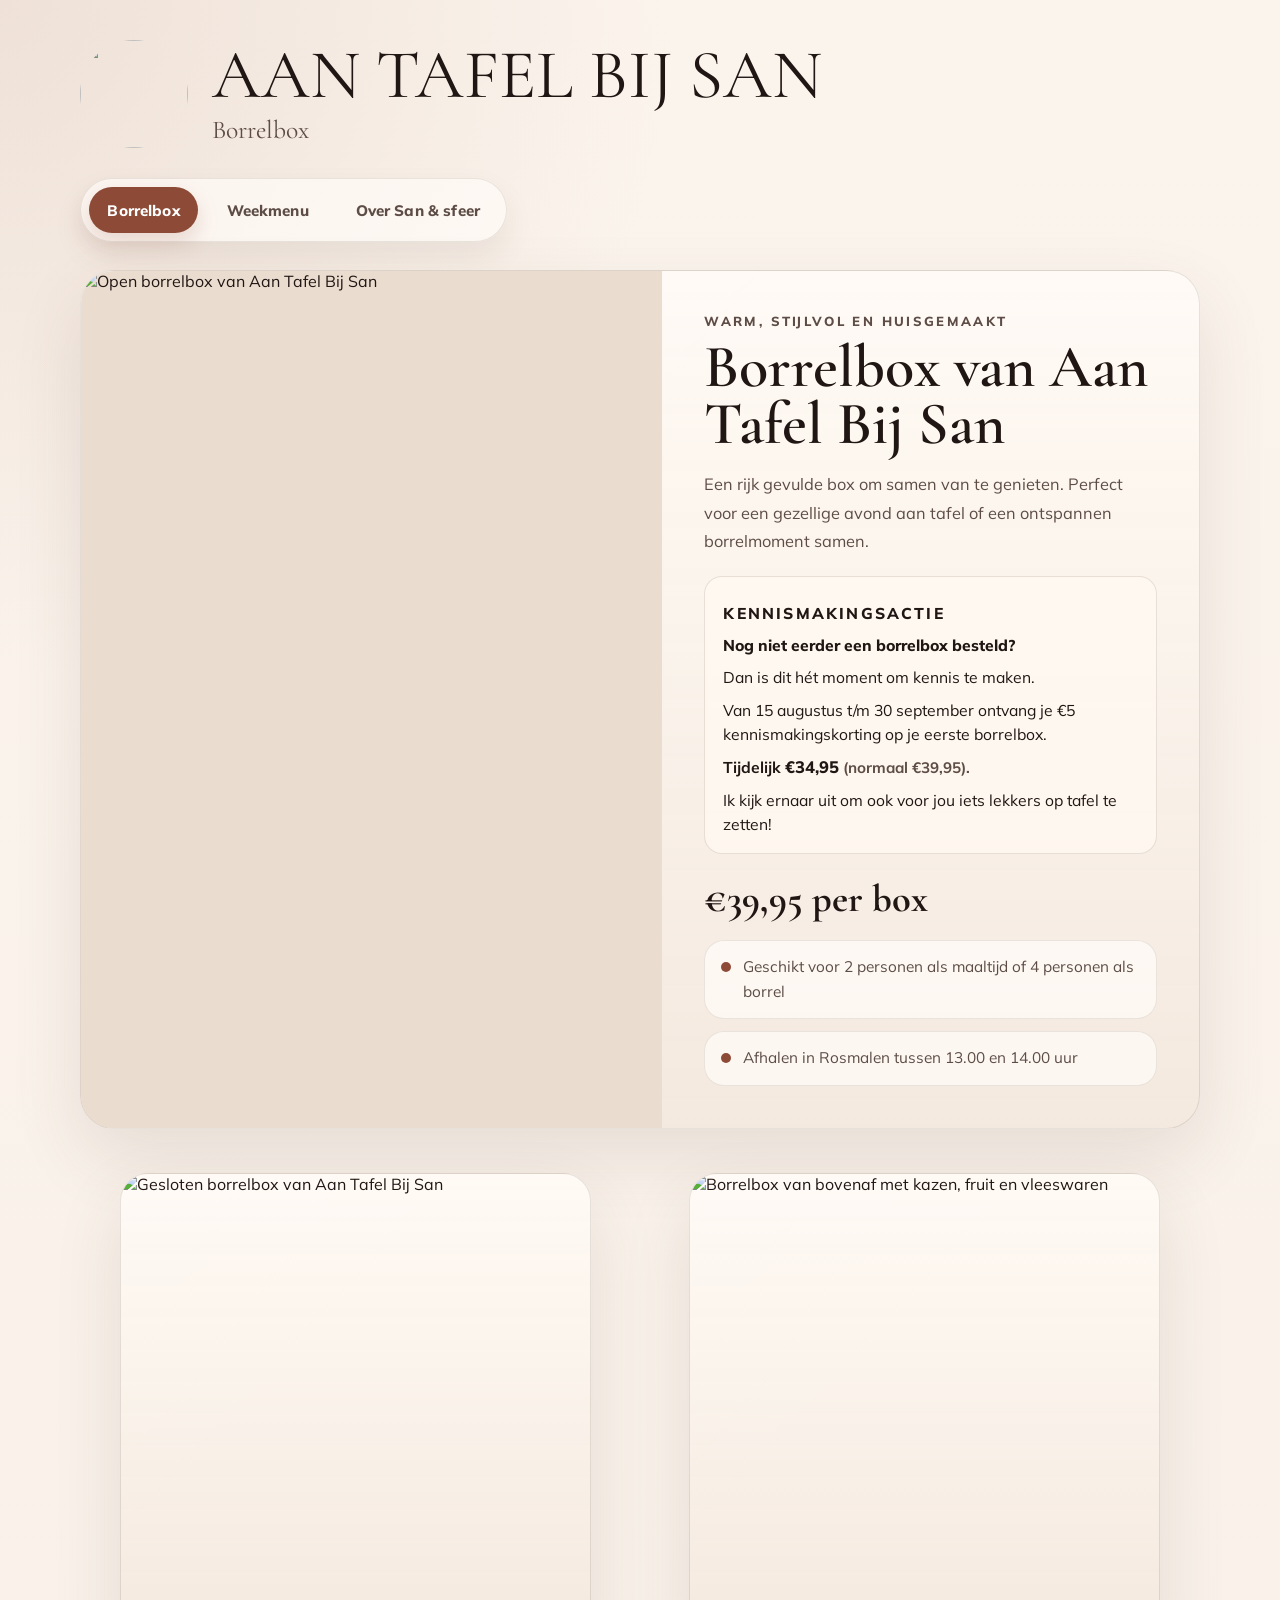
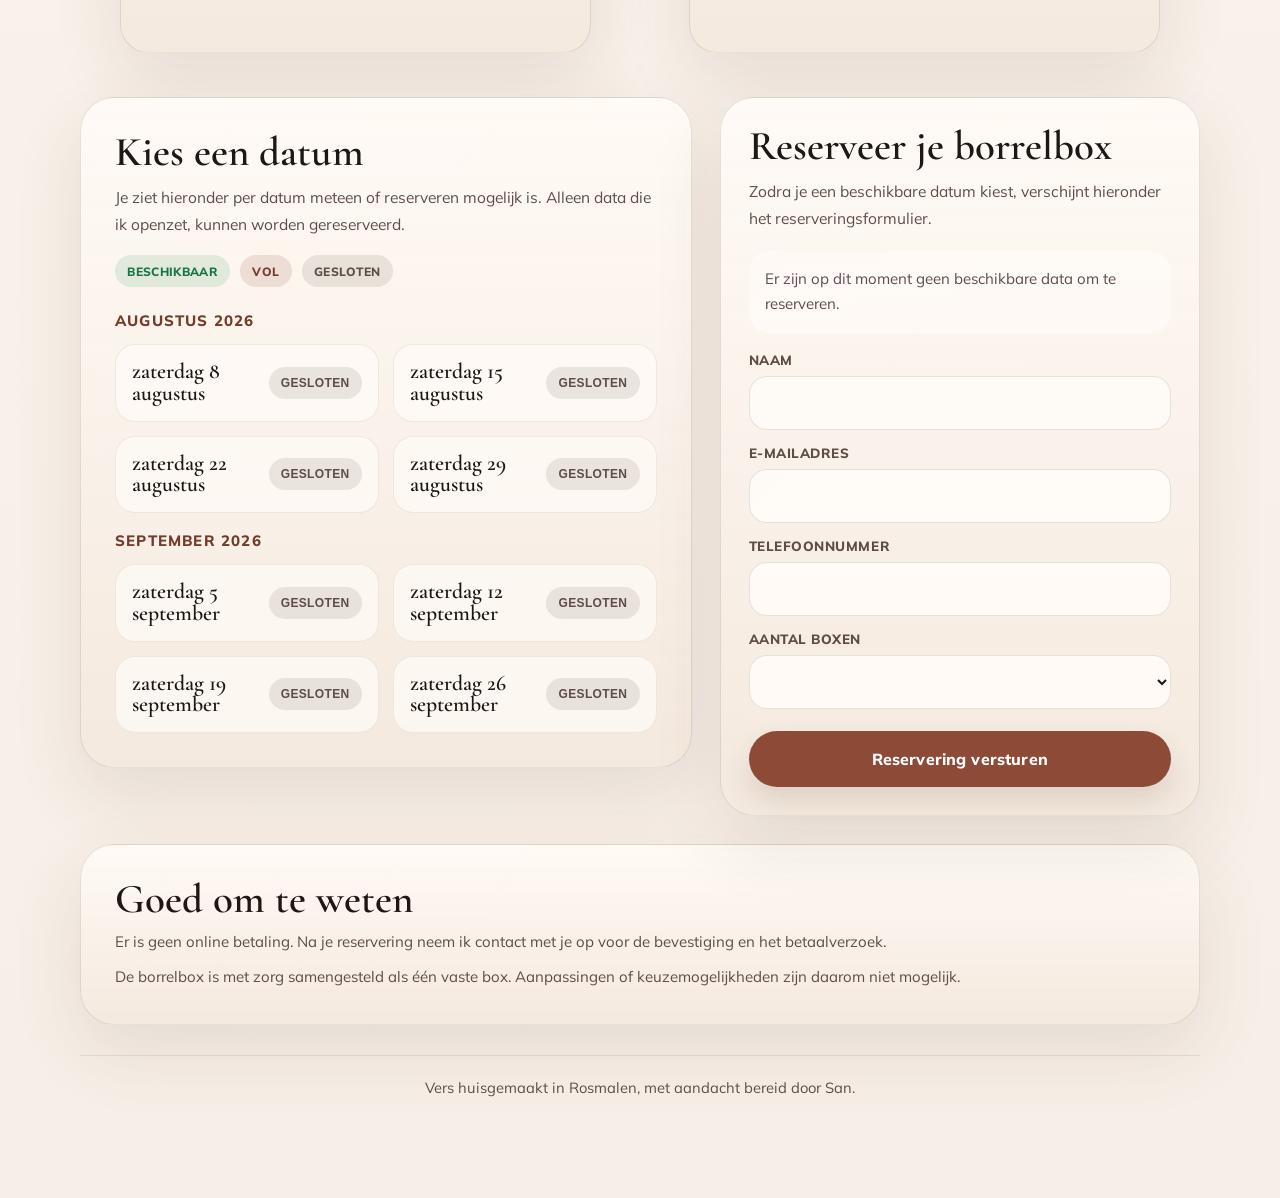
==== borrelbox.html @ 5b6b00ec "Make borrelbox the homepage" ====
<!doctype html>
<html lang="nl">
  <head>
    <meta charset="UTF-8" />
    <meta name="viewport" content="width=device-width, initial-scale=1.0" />
    <title>Borrelbox in Rosmalen | Aan Tafel Bij San</title>
    <meta
      name="description"
      content="Reserveer een warme en stijlvolle borrelbox van Aan Tafel Bij San in Rosmalen."
    />
    <link rel="preconnect" href="https://fonts.googleapis.com" />
    <link rel="preconnect" href="https://fonts.gstatic.com" crossorigin />
    <link
      href="https://fonts.googleapis.com/css2?family=Cormorant+Garamond:wght@400;500;600;700&family=Mulish:wght@400;600;700;800&display=swap"
      rel="stylesheet"
    />
    <link rel="stylesheet" href="styles.css?v=20260617-borrelbox" />
    <style>
      .page {
        padding: 40px 0 84px;
      }

      .brand-header {
        margin-bottom: 30px;
      }

      .top-nav {
        display: flex;
        justify-content: flex-start;
        margin: 0 0 28px;
      }

      .top-tabs {
        display: inline-flex;
        flex-wrap: wrap;
        gap: 10px;
        padding: 8px;
        border: 1px solid rgba(63, 42, 34, 0.1);
        border-radius: 999px;
        background: rgba(255, 251, 247, 0.72);
        box-shadow: 0 14px 30px rgba(79, 54, 42, 0.08);
      }

      .top-tab {
        display: inline-flex;
        align-items: center;
        justify-content: center;
        min-height: 46px;
        padding: 0.78rem 1.15rem;
        border-radius: 999px;
        color: var(--muted);
        text-decoration: none;
        font-size: 0.95rem;
        font-weight: 800;
        letter-spacing: 0.01em;
        transition:
          transform 160ms ease,
          background 160ms ease,
          color 160ms ease;
      }

      .top-tab:hover,
      .top-tab:focus-visible {
        transform: translateY(-2px);
        color: var(--ink);
      }

      .top-tab.is-active {
        background: var(--instagram);
        color: #fff;
        box-shadow: 0 10px 22px rgba(141, 74, 54, 0.18);
      }

      .borrel-layout {
        display: grid;
        gap: 28px;
      }

      .borrel-hero,
      .availability-card,
      .reservation-card,
      .borrel-note {
        border: 1px solid var(--line);
        border-radius: 34px;
        box-shadow: var(--shadow);
        background:
          linear-gradient(180deg, rgba(255, 250, 245, 0.96), rgba(243, 232, 221, 0.9)),
          linear-gradient(135deg, rgba(255, 255, 255, 0.35), transparent 40%);
      }

      .borrel-hero {
        display: grid;
        grid-template-columns: minmax(0, 1.04fr) minmax(320px, 0.96fr);
        overflow: hidden;
      }

      .borrel-photo {
        min-height: 100%;
        max-height: 420px;
        background: #eadccf;
      }

      .borrel-photo img {
        display: block;
        width: 100%;
        height: 100%;
        object-fit: cover;
      }

      .borrel-copy {
        padding: clamp(28px, 4vw, 42px);
      }

      .kicker {
        margin: 0;
        color: var(--muted);
        font-size: 0.82rem;
        font-weight: 800;
        letter-spacing: 0.18em;
        text-transform: uppercase;
      }

      .borrel-title {
        margin: 10px 0 0;
        font-family: "Cormorant Garamond", serif;
        font-size: clamp(2.6rem, 4.7vw, 4rem);
        line-height: 0.94;
        font-weight: 600;
      }

      .borrel-intro {
        margin: 18px 0 0;
        color: var(--muted);
        font-size: 1.02rem;
        line-height: 1.75;
      }

      .borrel-promo {
        margin: 20px 0 0;
        padding: 16px 18px;
        border: 1px solid rgba(93, 73, 62, 0.14);
        border-radius: 18px;
        background: rgba(255, 249, 241, 0.78);
        box-shadow: none;
        font-family: "Mulish", sans-serif;
      }

      .borrel-promo[hidden] {
        display: none;
      }

      .promo-kicker {
        margin: 0 0 8px;
        color: var(--accent);
        font-family: "Mulish", sans-serif;
        font-size: 0.76rem;
        font-weight: 800;
        letter-spacing: 0.14em;
        text-transform: uppercase;
      }

      .borrel-promo p {
        margin: 8px 0 0;
        color: var(--ink);
        font-family: "Mulish", sans-serif;
        font-size: 0.98rem;
        line-height: 1.55;
      }

      .borrel-promo strong {
        font-weight: 800;
      }

      .promo-price {
        display: block;
        margin-top: 10px;
        color: var(--ink);
        font-family: "Mulish", sans-serif;
        font-size: 0.98rem;
        font-weight: 700;
        line-height: 1.55;
      }

      .promo-price strong {
        color: var(--accent);
        font-family: "Mulish", sans-serif;
        font-size: 1.04rem;
        font-weight: 800;
        letter-spacing: 0;
      }

      .promo-price span {
        color: var(--muted);
        font-family: "Mulish", sans-serif;
        font-size: 0.95rem;
      }

      .borrel-price {
        margin: 26px 0 0;
        font-family: "Cormorant Garamond", serif;
        font-size: clamp(2rem, 3vw, 2.8rem);
        line-height: 1;
        font-weight: 700;
      }

      .borrel-facts {
        display: grid;
        gap: 12px;
        margin: 22px 0 0;
      }

      .fact-chip {
        display: flex;
        align-items: flex-start;
        gap: 12px;
        padding: 14px 16px;
        border: 1px solid rgba(63, 42, 34, 0.1);
        border-radius: 20px;
        background: rgba(255, 251, 247, 0.76);
      }

      .fact-dot {
        width: 10px;
        height: 10px;
        margin-top: 0.45rem;
        border-radius: 50%;
        background: var(--instagram);
        flex: 0 0 auto;
      }

      .fact-text {
        color: var(--muted);
        font-size: 0.96rem;
        line-height: 1.6;
      }

      .borrel-grid {
        display: grid;
        grid-template-columns: minmax(0, 1.12fr) minmax(320px, 0.88fr);
        gap: 28px;
        align-items: start;
      }

      .borrel-gallery {
        display: grid;
        grid-template-columns: repeat(2, minmax(0, 1fr));
        gap: 18px;
      }

      .gallery-card {
        overflow: hidden;
        border: 1px solid var(--line);
        border-radius: 28px;
        box-shadow: var(--shadow);
        background:
          linear-gradient(180deg, rgba(255, 250, 245, 0.96), rgba(243, 232, 221, 0.9)),
          linear-gradient(135deg, rgba(255, 255, 255, 0.35), transparent 40%);
      }

      .gallery-card img {
        display: block;
        width: 100%;
        aspect-ratio: 1 / 0.82;
        object-fit: cover;
      }

      .gallery-card.is-featured img {
        aspect-ratio: 1 / 1.02;
      }

      .gallery-card.is-packaging img {
        object-fit: cover;
        object-position: center 42%;
      }

      .gallery-copy {
        padding: 16px 18px 18px;
      }

      .gallery-copy p {
        margin: 0;
        color: var(--muted);
        font-size: 0.92rem;
        line-height: 1.6;
      }

      .availability-card,
      .reservation-card,
      .borrel-note {
        padding: clamp(24px, 3.4vw, 34px);
      }

      .section-title {
        margin: 0;
        font-family: "Cormorant Garamond", serif;
        font-size: clamp(2rem, 3.2vw, 2.7rem);
        line-height: 0.98;
        font-weight: 600;
      }

      .section-copy {
        margin: 12px 0 0;
        color: var(--muted);
        font-size: 0.97rem;
        line-height: 1.7;
      }

      .status-legend {
        display: flex;
        flex-wrap: wrap;
        gap: 10px;
        margin-top: 18px;
      }

      .legend-chip,
      .status-chip {
        display: inline-flex;
        align-items: center;
        justify-content: center;
        min-height: 32px;
        padding: 0.42rem 0.76rem;
        border-radius: 999px;
        font-size: 0.75rem;
        font-weight: 800;
        letter-spacing: 0.03em;
        text-transform: uppercase;
      }

      .status-available {
        background: rgba(31, 143, 83, 0.12);
        color: var(--whatsapp-dark);
      }

      .status-full {
        background: rgba(141, 74, 54, 0.14);
        color: var(--instagram-dark);
      }

      .status-closed {
        background: rgba(93, 77, 70, 0.12);
        color: var(--muted);
      }

      .month-groups {
        display: grid;
        gap: 18px;
        margin-top: 24px;
      }

      .month-group {
        display: grid;
        gap: 14px;
      }

      .month-label {
        margin: 0;
        color: var(--instagram-dark);
        font-size: 0.94rem;
        font-weight: 800;
        letter-spacing: 0.08em;
        text-transform: uppercase;
      }

      .date-grid {
        display: grid;
        grid-template-columns: repeat(2, minmax(0, 1fr));
        gap: 14px;
      }

      .date-button {
        width: 100%;
        padding: 16px;
        border: 1px solid rgba(63, 42, 34, 0.08);
        border-radius: 20px;
        background: rgba(255, 251, 247, 0.72);
        color: var(--ink);
        text-align: left;
        cursor: pointer;
        transition:
          transform 160ms ease,
          border-color 160ms ease,
          box-shadow 160ms ease,
          background 160ms ease;
      }

      .date-button:hover,
      .date-button:focus-visible {
        transform: translateY(-2px);
        border-color: rgba(141, 74, 54, 0.16);
        background: rgba(255, 251, 247, 0.84);
        box-shadow: 0 12px 24px rgba(79, 54, 42, 0.06);
      }

      .date-button.is-selected {
        border-color: rgba(141, 74, 54, 0.22);
        background: rgba(255, 251, 247, 0.92);
        box-shadow: 0 14px 26px rgba(79, 54, 42, 0.07);
      }

      .date-button[disabled] {
        cursor: default;
        opacity: 0.92;
      }

      .date-topline {
        display: flex;
        align-items: center;
        justify-content: space-between;
        gap: 12px;
      }

      .date-label {
        font-family: "Cormorant Garamond", serif;
        font-size: 1.36rem;
        font-weight: 600;
        line-height: 1;
      }

      .date-subline {
        margin: 12px 0 0;
        color: var(--muted);
        font-size: 0.84rem;
        font-weight: 800;
        letter-spacing: 0.04em;
        line-height: 1.35;
        text-transform: uppercase;
      }

      .reservation-card {
        position: sticky;
        top: 28px;
        padding: clamp(20px, 3vw, 28px);
      }

      .reservation-placeholder,
      .reservation-info,
      .reservation-confirmation {
        margin-top: 20px;
        padding: 16px;
        border-radius: 20px;
        background: rgba(255, 251, 247, 0.72);
        color: var(--muted);
        font-size: 0.94rem;
        line-height: 1.65;
      }

      .reservation-info,
      .reservation-confirmation {
        border: 1px solid rgba(63, 42, 34, 0.1);
      }

      .reservation-confirmation {
        color: var(--whatsapp-dark);
        background: rgba(31, 143, 83, 0.08);
        border-color: rgba(31, 143, 83, 0.14);
        font-weight: 700;
      }

      .reservation-form {
        display: grid;
        gap: 14px;
        margin-top: 18px;
      }

      .form-row {
        display: grid;
        gap: 8px;
      }

      .form-label {
        color: var(--muted);
        font-size: 0.84rem;
        font-weight: 800;
        letter-spacing: 0.04em;
        text-transform: uppercase;
      }

      .form-input,
      .form-select {
        width: 100%;
        min-height: 54px;
        padding: 0.92rem 1rem;
        border: 1px solid rgba(63, 42, 34, 0.12);
        border-radius: 18px;
        background: rgba(255, 251, 247, 0.95);
        color: var(--ink);
        font: inherit;
      }

      .form-input:focus,
      .form-select:focus {
        outline: 2px solid rgba(141, 74, 54, 0.22);
        outline-offset: 2px;
      }

      .form-help {
        margin: -4px 0 0;
        color: var(--muted);
        font-size: 0.84rem;
        line-height: 1.5;
      }

      .reserve-button {
        display: inline-flex;
        align-items: center;
        justify-content: center;
        width: 100%;
        min-height: 56px;
        padding: 0.95rem 1.4rem;
        border: 0;
        border-radius: 999px;
        background: var(--instagram);
        color: #fff;
        font: inherit;
        font-weight: 800;
        letter-spacing: 0.01em;
        cursor: pointer;
        box-shadow: 0 14px 28px rgba(79, 54, 42, 0.14);
        transition:
          transform 160ms ease,
          background 160ms ease;
      }

      .reserve-button:hover,
      .reserve-button:focus-visible {
        transform: translateY(-2px);
        background: var(--instagram-dark);
      }

      .borrel-note {
        display: grid;
        gap: 10px;
      }

      .borrel-note p {
        margin: 0;
        color: var(--muted);
        font-size: 0.94rem;
        line-height: 1.7;
      }

      .page-footer {
        margin-top: 30px;
        padding: 20px 8px 0;
        border-top: 1px solid rgba(63, 42, 34, 0.1);
        color: var(--muted);
        font-size: 0.92rem;
        line-height: 1.6;
        text-align: center;
      }

      @media (max-width: 960px) {
        .borrel-hero,
        .borrel-grid,
        .borrel-gallery {
          grid-template-columns: 1fr;
        }

        .reservation-card {
          position: static;
        }
      }

      @media (max-width: 640px) {
        .page {
          padding-top: 28px;
          padding-bottom: 52px;
        }

        .date-grid {
          grid-template-columns: 1fr;
        }
      }
    </style>
    <script async src="https://www.googletagmanager.com/gtag/js?id=G-EJPSFYHC73"></script>
    <script>
      window.dataLayer = window.dataLayer || [];
      function gtag() {
        dataLayer.push(arguments);
      }
      gtag("js", new Date());
      gtag("config", "G-EJPSFYHC73");
    </script>
  </head>
  <body>
    <main class="page">
      <header class="brand-header">
        <div class="brand-seal" aria-hidden="true">
          <img src="brand-seal.png" alt="" />
        </div>
        <div class="brand-copy">
          <h1>Aan Tafel Bij San</h1>
          <p class="subtitle">Borrelbox</p>
        </div>
      </header>

      <div class="top-nav" aria-label="Navigatie">
        <nav class="top-tabs">
          <a class="top-tab is-active" href="index.html">Borrelbox</a>
          <a class="top-tab" href="weekmenu.html">Weekmenu</a>
          <a class="top-tab" href="over-san.html">Over San &amp; sfeer</a>
        </nav>
      </div>

      <section class="borrel-layout">
        <section class="borrel-hero" aria-labelledby="borrelboxTitle">
          <div class="borrel-photo">
            <img src="borrelbox-hero-new.png" alt="Open borrelbox van Aan Tafel Bij San" />
          </div>

          <div class="borrel-copy">
            <p class="kicker">Warm, stijlvol en huisgemaakt</p>
            <h2 class="borrel-title" id="borrelboxTitle">Borrelbox van Aan Tafel Bij San</h2>
            <p class="borrel-intro">
              Een rijk gevulde box om samen van te genieten. Perfect voor een gezellige
              avond aan tafel of een ontspannen borrelmoment samen.
            </p>
            <div
              class="borrel-promo"
              id="borrelPromo"
              data-show-from="2026-08-09"
              hidden
            >
              <p class="promo-kicker">Kennismakingsactie</p>
              <p><strong>Nog niet eerder een borrelbox besteld?</strong></p>
              <p>Dan is dit hét moment om kennis te maken.</p>
              <p>
                Van 15 augustus t/m 30 september ontvang je €5 kennismakingskorting
                op je eerste borrelbox.
              </p>
              <p class="promo-price">
                Tijdelijk <strong>€34,95</strong> <span>(normaal €39,95).</span>
              </p>
              <p>Ik kijk ernaar uit om ook voor jou iets lekkers op tafel te zetten!</p>
            </div>
            <p class="borrel-price">€39,95 per box</p>

            <div class="borrel-facts">
              <div class="fact-chip">
                <span class="fact-dot" aria-hidden="true"></span>
                <div class="fact-text">Geschikt voor 2 personen als maaltijd of 4 personen als borrel</div>
              </div>
              <div class="fact-chip">
                <span class="fact-dot" aria-hidden="true"></span>
                <div class="fact-text">Afhalen in Rosmalen tussen 13.00 en 14.00 uur</div>
              </div>
            </div>
          </div>
        </section>

        <section class="borrel-gallery" aria-label="Borrelbox sfeerfoto's">
          <figure class="gallery-card is-packaging">
            <img src="borrelbox-verpakking.jpeg" alt="Gesloten borrelbox van Aan Tafel Bij San" />
          </figure>

          <figure class="gallery-card is-featured">
            <img src="borrelbox-right-new.png" alt="Borrelbox van bovenaf met kazen, fruit en vleeswaren" />
          </figure>
        </section>

        <section class="borrel-grid">
          <section class="availability-card" aria-labelledby="availabilityTitle">
            <h3 class="section-title" id="availabilityTitle">Kies een datum</h3>
            <p class="section-copy">
              Je ziet hieronder per datum meteen of reserveren mogelijk is.
              Alleen data die ik openzet, kunnen worden gereserveerd.
            </p>

            <div class="status-legend" aria-label="Legenda">
              <span class="legend-chip status-available">Beschikbaar</span>
              <span class="legend-chip status-full">Vol</span>
              <span class="legend-chip status-closed">Gesloten</span>
            </div>

            <div class="month-groups" id="monthGroups"></div>
          </section>

          <aside class="reservation-card" aria-labelledby="reservationTitle">
            <h3 class="section-title" id="reservationTitle">Reserveer je borrelbox</h3>
            <p class="section-copy">
              Zodra je een beschikbare datum kiest, verschijnt hieronder het reserveringsformulier.
            </p>

            <div class="reservation-placeholder" id="reservationPlaceholder">
              Selecteer eerst een beschikbare datum.
            </div>

            <div class="reservation-info" id="reservationInfo" hidden></div>

            <form class="reservation-form" id="reservationForm" hidden>
              <input type="hidden" name="_subject" value="Nieuwe reservering borrelbox" />
              <input type="hidden" name="_captcha" value="false" />
              <input type="text" name="_honey" tabindex="-1" autocomplete="off" hidden />

              <div class="form-row">
                <label class="form-label" for="reservationName">Naam</label>
                <input class="form-input" id="reservationName" name="name" type="text" required />
              </div>

              <div class="form-row">
                <label class="form-label" for="reservationEmail">E-mailadres</label>
                <input class="form-input" id="reservationEmail" name="email" type="email" required />
              </div>

              <div class="form-row">
                <label class="form-label" for="reservationPhone">Telefoonnummer</label>
                <input class="form-input" id="reservationPhone" name="phone" type="tel" required />
              </div>

              <div class="form-row">
                <label class="form-label" for="reservationQuantity">Aantal boxen</label>
                <select class="form-select" id="reservationQuantity" name="quantity" required></select>
                <p class="form-help" id="quantityHelp"></p>
              </div>

              <button class="reserve-button" id="reservationSubmit" type="submit">Reservering versturen</button>
            </form>

            <div class="reservation-confirmation" id="reservationConfirmation" hidden>
              Bedankt voor je reservering. Ik neem contact met je op voor de bevestiging en het betaalverzoek.
            </div>
          </aside>
        </section>

        <section class="borrel-note" aria-labelledby="borrelNoteTitle">
          <h3 class="section-title" id="borrelNoteTitle">Goed om te weten</h3>
          <p>Er is geen online betaling. Na je reservering neem ik contact met je op voor de bevestiging en het betaalverzoek.</p>
          <p>De borrelbox is met zorg samengesteld als één vaste box. Aanpassingen of keuzemogelijkheden zijn daarom niet mogelijk.</p>
        </section>
      </section>

      <p class="page-footer">Vers huisgemaakt in Rosmalen, met aandacht bereid door San.</p>
    </main>

    <script src="borrelbox.js?v=20260825-closed-0829"></script>
  </body>
</html>
---- styles.css ----
:root {
  --bg: #f7efe7;
  --paper: rgba(255, 250, 245, 0.78);
  --paper-strong: #f2e4d8;
  --ink: #201613;
  --muted: #5d4d46;
  --line: rgba(63, 42, 34, 0.12);
  --shadow: 0 28px 70px rgba(79, 54, 42, 0.11);
  --whatsapp: #1f8f53;
  --whatsapp-dark: #187444;
  --instagram: #8d4a36;
  --instagram-dark: #743b2b;
}

* {
  box-sizing: border-box;
}

body {
  margin: 0;
  min-height: 100vh;
  background:
    radial-gradient(circle at top left, rgba(207, 176, 158, 0.28), transparent 22%),
    linear-gradient(180deg, #fbf4ed 0%, #f7efe7 100%);
  color: var(--ink);
  font-family: "Mulish", sans-serif;
}

.page {
  width: min(1120px, calc(100% - 32px));
  margin: 0 auto;
  padding: 28px 0 56px;
}

.brand-header,
.hero-layout {
  display: grid;
  gap: 24px;
}

.brand-header {
  grid-template-columns: 108px minmax(0, 1fr);
  align-items: center;
  gap: 24px;
  margin-bottom: 40px;
}

.brand-seal {
  width: 108px;
  height: 108px;
  border-radius: 50%;
  overflow: hidden;
}

.brand-seal img {
  width: 100%;
  height: 100%;
  object-fit: cover;
  display: block;
}

.brand-copy {
  min-width: 0;
}

h1,
.subtitle,
.week-line,
.price,
.payment-note {
  font-family: "Cormorant Garamond", serif;
}

h1 {
  margin: 0;
  font-size: clamp(2.8rem, 5.4vw, 4.6rem);
  line-height: 0.9;
  font-weight: 400;
  text-transform: uppercase;
}

.subtitle {
  margin: 10px 0 0;
  font-size: clamp(1.25rem, 2vw, 1.8rem);
  line-height: 1.08;
  color: var(--muted);
}

.preview-note {
  display: none;
  align-items: center;
  margin: 14px 0 0;
  padding: 0.45rem 0.8rem;
  border-radius: 999px;
  background: rgba(141, 74, 54, 0.08);
  color: var(--instagram-dark);
  font-size: 0.82rem;
  font-weight: 700;
  letter-spacing: 0.02em;
}

.preview-note.is-visible {
  display: inline-flex;
}

.hero-layout {
  grid-template-columns: minmax(0, 1.15fr) minmax(280px, 0.85fr);
  align-items: start;
  gap: 28px;
}

.menu-card,
.order-card {
  border: 1px solid var(--line);
  box-shadow: var(--shadow);
}

.menu-card {
  padding: clamp(34px, 5vw, 54px);
  border-radius: 34px;
  background:
    linear-gradient(180deg, rgba(255, 250, 245, 0.96), rgba(243, 232, 221, 0.9)),
    linear-gradient(135deg, rgba(255, 255, 255, 0.35), transparent 40%);
  text-align: center;
}

.week-line {
  margin: 0;
  font-size: clamp(1.7rem, 3vw, 2.3rem);
  line-height: 1;
  color: var(--muted);
  letter-spacing: 0.01em;
  text-wrap: balance;
}

.local-note {
  margin: 16px 0 0;
  color: var(--muted);
  font-size: 0.95rem;
  letter-spacing: 0.04em;
  text-transform: uppercase;
}

.tagline {
  margin: 30px 0 0;
  font-size: clamp(1.35rem, 2vw, 1.62rem);
  font-style: italic;
  font-weight: 800;
  text-wrap: balance;
}

.menu-sentence {
  margin: 62px auto 0;
  max-width: 38ch;
  font-family: "Mulish", sans-serif;
  font-size: clamp(1.14rem, 1.45vw, 1.38rem);
  font-weight: 400;
  line-height: 1.5;
  color: var(--muted);
  text-wrap: balance;
  hyphens: auto;
}

.menu-sentence span {
  display: block;
}

#menuDishTitle {
  max-width: 100%;
  margin: 0 auto;
  color: var(--muted);
  font-weight: 400;
  line-height: inherit;
}

#menuDishDescription {
  max-width: 100%;
  margin: 0.35rem auto 0;
  font-size: inherit;
  line-height: inherit;
}

.invitation {
  margin: 38px 0 0;
  font-size: clamp(1.4rem, 2.1vw, 1.7rem);
  font-style: italic;
  font-weight: 800;
  text-wrap: balance;
}

.order-card {
  padding: 32px;
  border-radius: 30px;
  background: linear-gradient(180deg, rgba(255, 251, 247, 0.92), rgba(247, 239, 231, 0.82));
  backdrop-filter: blur(10px);
}

.order-label {
  margin: 0 0 10px;
  text-transform: uppercase;
  letter-spacing: 0.18em;
  font-size: 0.78rem;
  font-weight: 800;
  color: var(--muted);
}

.price {
  margin: 0;
  font-size: clamp(1.9rem, 2.5vw, 2.5rem);
  line-height: 1;
  font-weight: 700;
  text-wrap: balance;
}

.payment-note {
  margin: 4px 0 0;
  font-size: clamp(1.3rem, 1.8vw, 1.65rem);
  line-height: 1.08;
  font-style: italic;
  text-wrap: balance;
}

.details-list {
  margin: 24px 0 0;
  padding-left: 1.2rem;
  color: var(--muted);
  font-size: 0.96rem;
  line-height: 1.7;
}

.details-list li {
  margin: 8px 0;
}

.action-group {
  margin-top: 26px;
}

.whatsapp-button {
  display: inline-flex;
  align-items: center;
  justify-content: center;
  width: 100%;
  min-height: 56px;
  padding: 0.95rem 1.4rem;
  border-radius: 999px;
  background: var(--whatsapp);
  color: #fff;
  text-decoration: none;
  font-weight: 800;
  letter-spacing: 0.01em;
  box-shadow: 0 14px 32px rgba(31, 143, 83, 0.18);
  transition:
    transform 160ms ease,
    background 160ms ease;
}

.whatsapp-button:hover,
.whatsapp-button:focus-visible {
  transform: translateY(-2px);
  background: var(--whatsapp-dark);
}

.trust-note {
  margin: 12px 0 0;
  color: var(--muted);
  font-size: 0.92rem;
  line-height: 1.55;
  text-align: center;
}


.social-block {
  width: 100%;
  margin-top: 22px;
  padding: 18px 20px 20px;
  border: 1px solid rgba(141, 74, 54, 0.1);
  border-radius: 22px;
  background:
    linear-gradient(180deg, rgba(255, 251, 247, 0.96), rgba(245, 235, 227, 0.88)),
    linear-gradient(135deg, rgba(255, 255, 255, 0.35), transparent 55%);
  box-shadow: inset 0 1px 0 rgba(255, 255, 255, 0.55);
  display: flex;
  flex-direction: column;
  align-items: center;
  gap: 10px;
  text-align: center;
}

.social-label {
  margin: 0;
  color: var(--muted);
  font-size: 0.95rem;
  font-weight: 700;
  line-height: 1.4;
}

.social-note {
  margin: 0;
  max-width: 28ch;
  color: var(--muted);
  font-size: 0.92rem;
  line-height: 1.5;
}

.instagram-link {
  display: inline-flex;
  align-items: center;
  justify-content: center;
  width: 52px;
  height: 52px;
  min-height: 52px;
  padding: 0;
  border: 1px solid rgba(178, 83, 110, 0.14);
  border-radius: 50%;
  background: linear-gradient(180deg, rgba(255, 251, 247, 0.98), rgba(249, 239, 233, 0.96));
  color: var(--instagram);
  text-decoration: none;
  box-shadow: 0 10px 20px rgba(141, 74, 54, 0.08);
  transition:
    transform 160ms ease,
    border-color 160ms ease,
    color 160ms ease,
    box-shadow 160ms ease,
    background 160ms ease;
}

.instagram-link svg {
  width: 23px;
  height: 23px;
  fill: currentColor;
}

.instagram-link:hover,
.instagram-link:focus-visible {
  transform: translateY(-2px);
  border-color: rgba(178, 83, 110, 0.28);
  color: var(--instagram-dark);
  background: linear-gradient(180deg, rgba(255, 247, 245, 1), rgba(247, 234, 227, 0.98));
  box-shadow: 0 14px 24px rgba(141, 74, 54, 0.12);
}

code {
  font-family: ui-monospace, SFMono-Regular, Menlo, monospace;
}

@media (max-width: 860px) {
  .brand-header,
  .hero-layout {
    grid-template-columns: 1fr;
  }

  .brand-header {
    justify-items: center;
    text-align: center;
    gap: 18px;
  }

  .preview-note {
    justify-content: center;
  }

  h1 {
    font-size: clamp(2.4rem, 9vw, 4rem);
  }
}

@media (max-width: 640px) {
  .page {
    width: min(100% - 20px, 1120px);
    padding-top: 18px;
  }

  .menu-card,
  .order-card {
    border-radius: 24px;
  }

  .menu-card {
    padding: 26px 20px;
  }

  .menu-sentence {
    margin-top: 44px;
  }
}
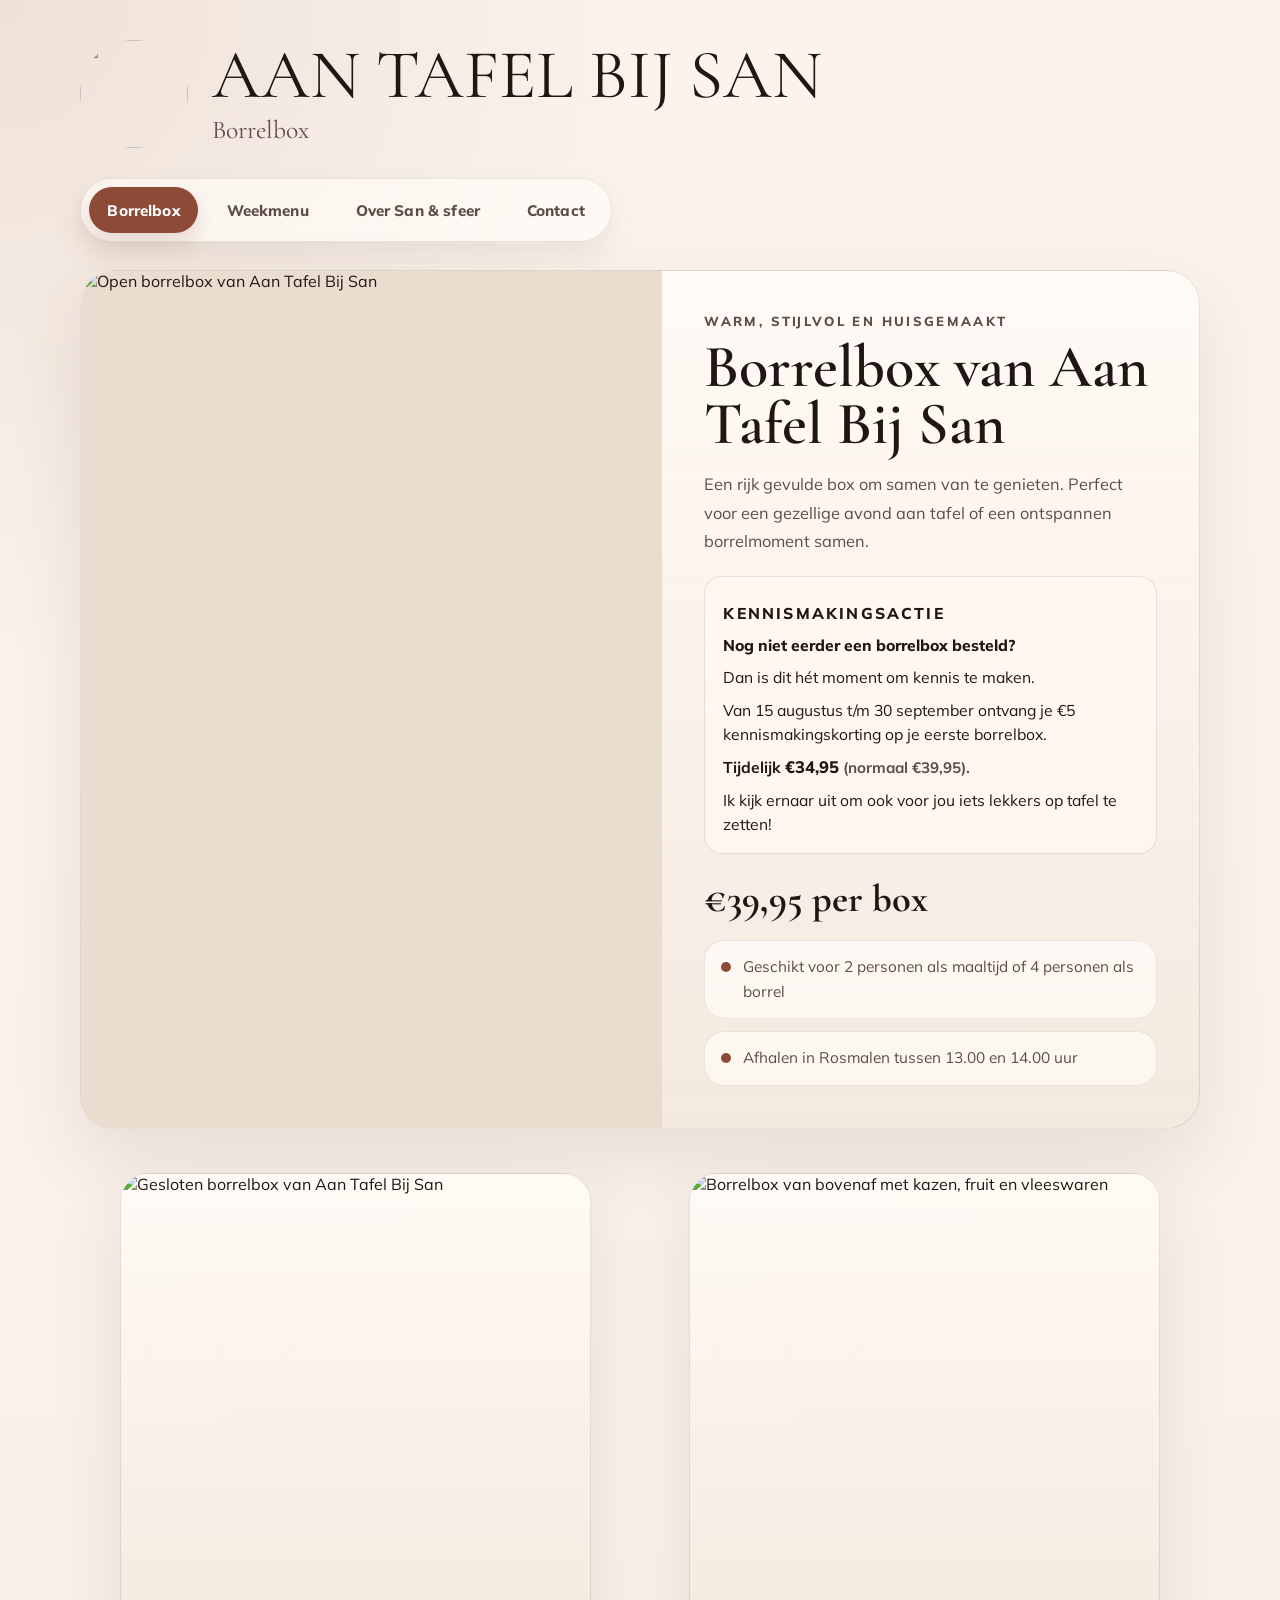
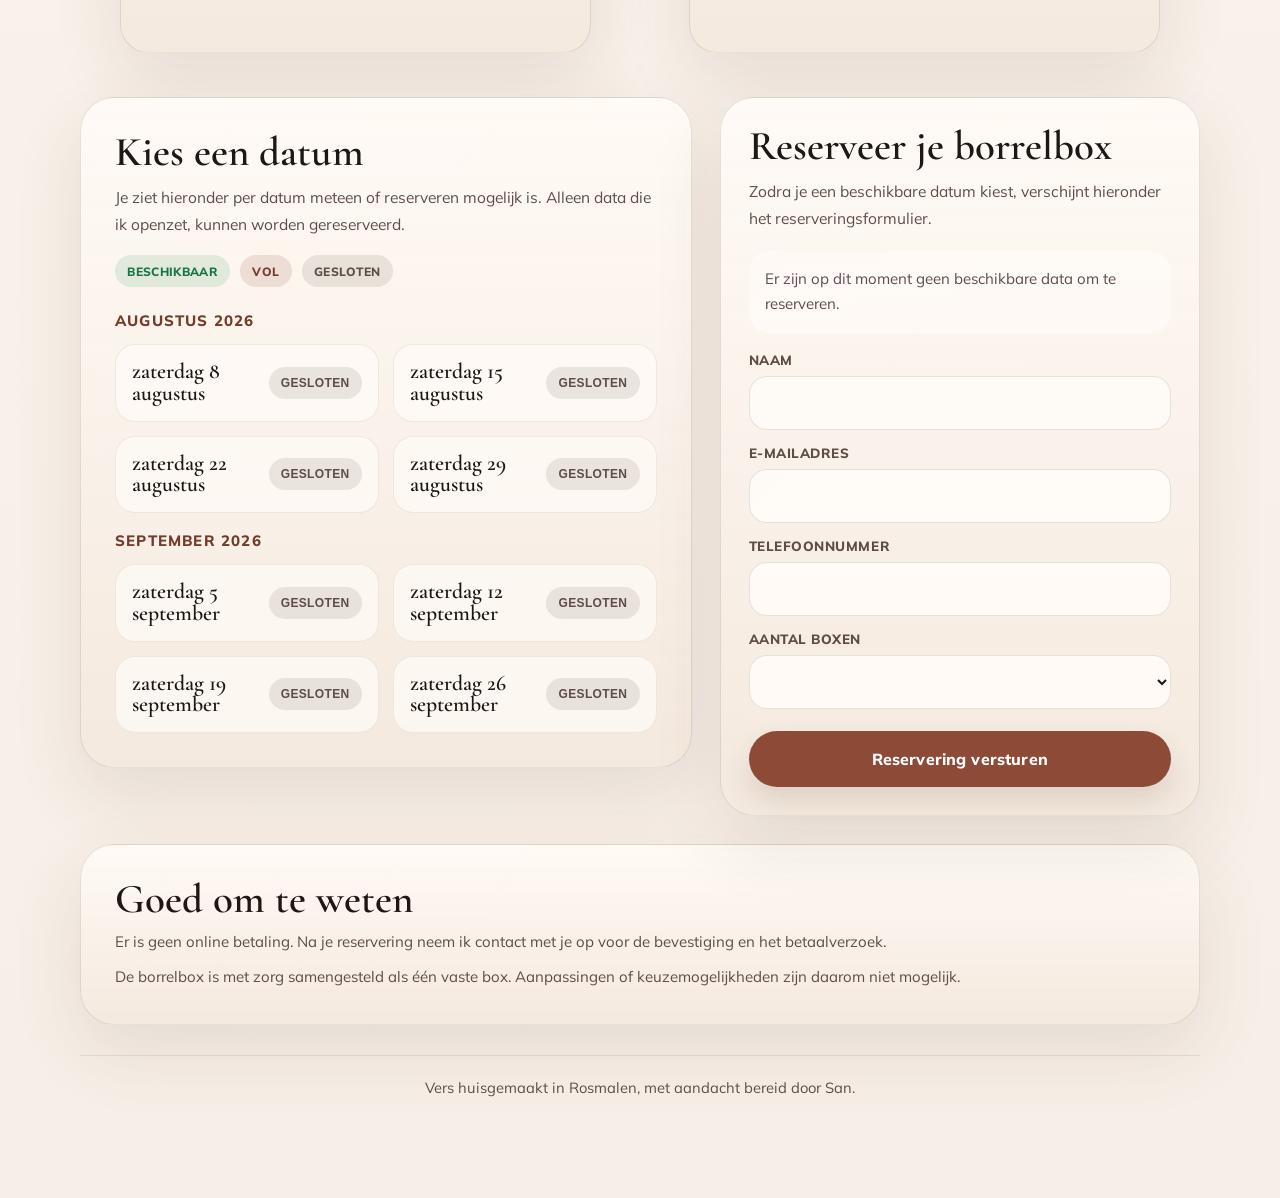
==== commit 72a3ba4a: "Add contact page" ====
--- a/borrelbox.html
+++ b/borrelbox.html
@@ -599,6 +599,7 @@
           <a class="top-tab is-active" href="index.html">Borrelbox</a>
           <a class="top-tab" href="weekmenu.html">Weekmenu</a>
           <a class="top-tab" href="over-san.html">Over San &amp; sfeer</a>
+          <a class="top-tab" href="contact.html">Contact</a>
         </nav>
       </div>
 
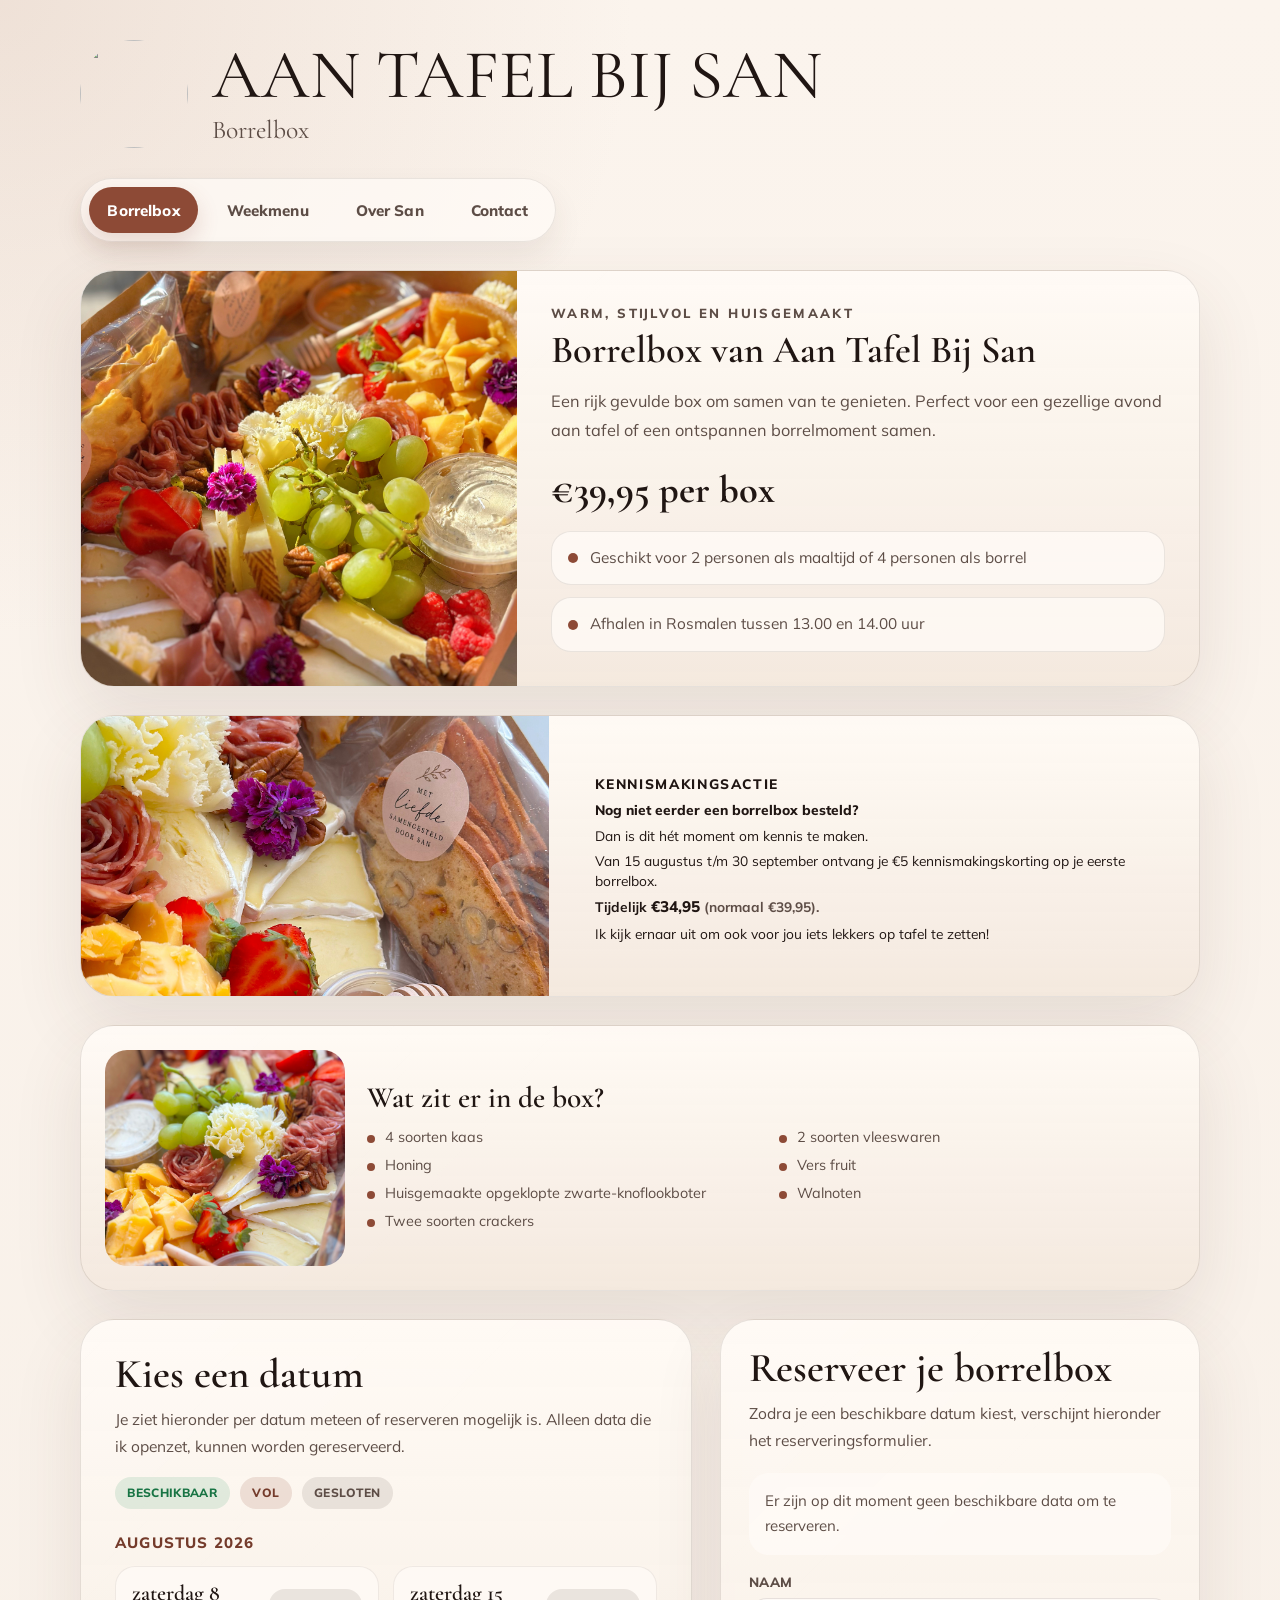
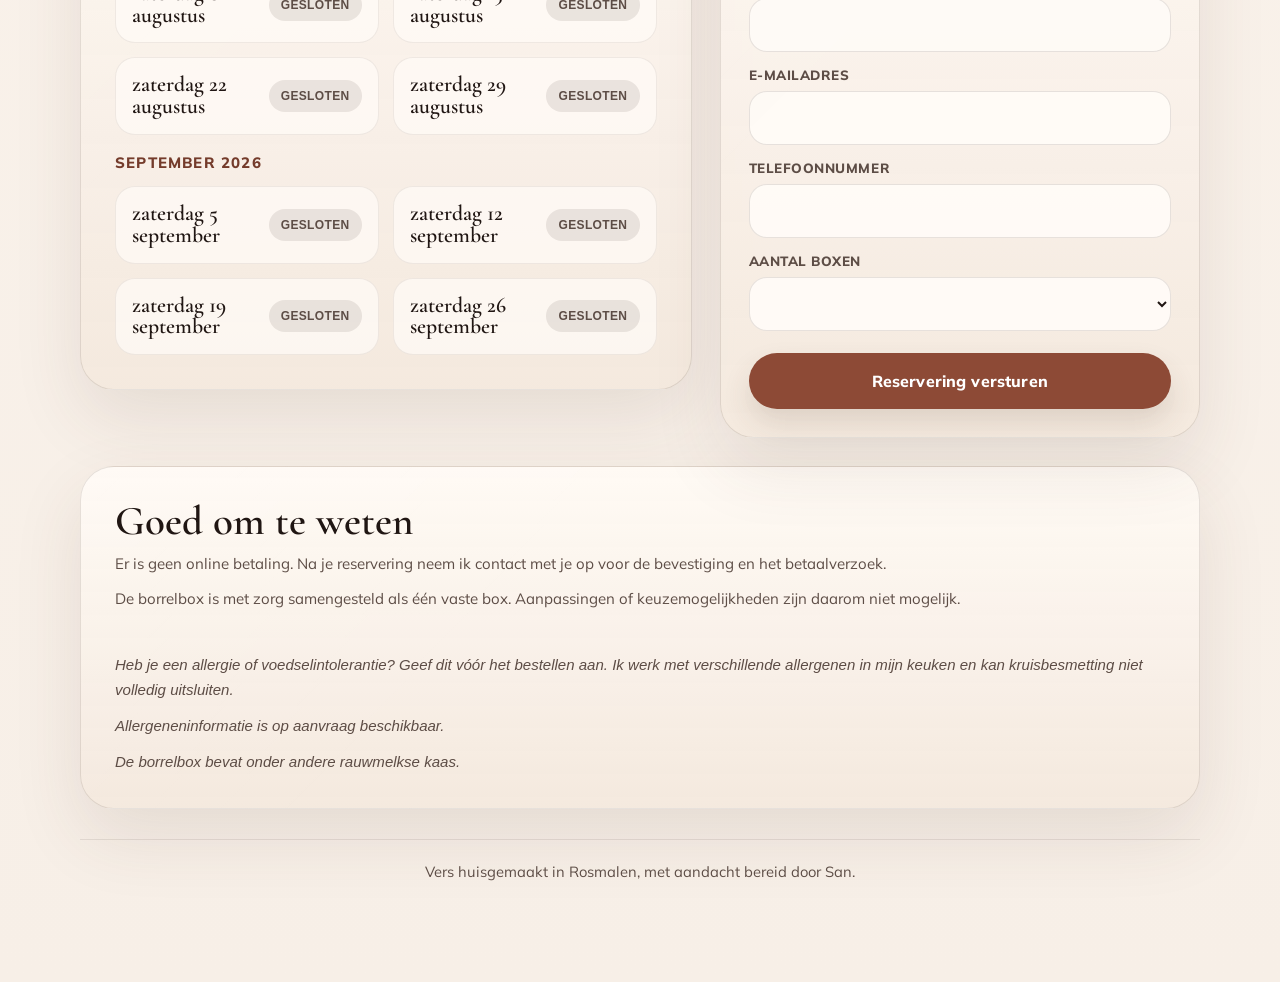
==== commit b20323ca: "Update borrelbox page design" ====
--- a/borrelbox.html
+++ b/borrelbox.html
@@ -77,6 +77,8 @@
       }
 
       .borrel-hero,
+      .borrel-promo,
+      .contents-card,
       .availability-card,
       .reservation-card,
       .borrel-note {
@@ -90,13 +92,13 @@
 
       .borrel-hero {
         display: grid;
-        grid-template-columns: minmax(0, 1.04fr) minmax(320px, 0.96fr);
+        grid-template-columns: minmax(0, 0.78fr) minmax(320px, 1.22fr);
         overflow: hidden;
       }
 
       .borrel-photo {
         min-height: 100%;
-        max-height: 420px;
+        max-height: 250px;
         background: #eadccf;
       }
 
@@ -108,7 +110,7 @@
       }
 
       .borrel-copy {
-        padding: clamp(28px, 4vw, 42px);
+        padding: clamp(24px, 3.4vw, 34px);
       }
 
       .kicker {
@@ -123,8 +125,8 @@
       .borrel-title {
         margin: 10px 0 0;
         font-family: "Cormorant Garamond", serif;
-        font-size: clamp(2.6rem, 4.7vw, 4rem);
-        line-height: 0.94;
+        font-size: clamp(1.85rem, 3vw, 2.55rem);
+        line-height: 1;
         font-weight: 600;
       }
 
@@ -136,12 +138,11 @@
       }
 
       .borrel-promo {
-        margin: 20px 0 0;
-        padding: 16px 18px;
-        border: 1px solid rgba(93, 73, 62, 0.14);
-        border-radius: 18px;
-        background: rgba(255, 249, 241, 0.78);
-        box-shadow: none;
+        display: grid;
+        grid-template-columns: minmax(220px, 0.85fr) minmax(0, 1.15fr);
+        gap: 16px;
+        align-items: center;
+        overflow: hidden;
         font-family: "Mulish", sans-serif;
       }
 
@@ -149,22 +150,40 @@
         display: none;
       }
 
+      .promo-photo {
+        height: 100%;
+        min-height: 220px;
+        max-height: 280px;
+        background: #eadccf;
+      }
+
+      .promo-photo img {
+        display: block;
+        width: 100%;
+        height: 100%;
+        object-fit: cover;
+      }
+
+      .promo-copy {
+        padding: clamp(20px, 2.8vw, 30px);
+      }
+
       .promo-kicker {
-        margin: 0 0 8px;
+        margin: 0 0 7px;
         color: var(--accent);
         font-family: "Mulish", sans-serif;
-        font-size: 0.76rem;
-        font-weight: 800;
-        letter-spacing: 0.14em;
+        font-size: 0.68rem;
+        font-weight: 800;
+        letter-spacing: 0.12em;
         text-transform: uppercase;
       }
 
       .borrel-promo p {
-        margin: 8px 0 0;
+        margin: 6px 0 0;
         color: var(--ink);
         font-family: "Mulish", sans-serif;
-        font-size: 0.98rem;
-        line-height: 1.55;
+        font-size: 0.86rem;
+        line-height: 1.42;
       }
 
       .borrel-promo strong {
@@ -173,18 +192,18 @@
 
       .promo-price {
         display: block;
-        margin-top: 10px;
+        margin-top: 8px;
         color: var(--ink);
         font-family: "Mulish", sans-serif;
-        font-size: 0.98rem;
+        font-size: 0.88rem;
         font-weight: 700;
-        line-height: 1.55;
+        line-height: 1.45;
       }
 
       .promo-price strong {
         color: var(--accent);
         font-family: "Mulish", sans-serif;
-        font-size: 1.04rem;
+        font-size: 0.96rem;
         font-weight: 800;
         letter-spacing: 0;
       }
@@ -192,7 +211,7 @@
       .promo-price span {
         color: var(--muted);
         font-family: "Mulish", sans-serif;
-        font-size: 0.95rem;
+        font-size: 0.86rem;
       }
 
       .borrel-price {
@@ -243,7 +262,7 @@
 
       .borrel-gallery {
         display: grid;
-        grid-template-columns: repeat(2, minmax(0, 1fr));
+        grid-template-columns: repeat(3, minmax(0, 1fr));
         gap: 18px;
       }
 
@@ -260,12 +279,13 @@
       .gallery-card img {
         display: block;
         width: 100%;
-        aspect-ratio: 1 / 0.82;
+        max-height: 190px;
+        aspect-ratio: 1 / 0.56;
         object-fit: cover;
       }
 
       .gallery-card.is-featured img {
-        aspect-ratio: 1 / 1.02;
+        aspect-ratio: 1 / 0.56;
       }
 
       .gallery-card.is-packaging img {
@@ -286,8 +306,68 @@
 
       .availability-card,
       .reservation-card,
+      .contents-card,
       .borrel-note {
         padding: clamp(24px, 3.4vw, 34px);
+      }
+
+      .contents-list {
+        display: grid;
+        grid-template-columns: repeat(2, minmax(0, 1fr));
+        gap: 7px 16px;
+        margin: 14px 0 0;
+        padding: 0;
+        list-style: none;
+      }
+
+      .contents-card {
+        display: grid;
+        grid-template-columns: minmax(180px, 240px) minmax(0, 1fr);
+        gap: 22px;
+        align-items: center;
+        padding: clamp(18px, 2.4vw, 24px);
+      }
+
+      .contents-card .section-title {
+        font-size: clamp(1.55rem, 2.3vw, 2rem);
+      }
+
+      .contents-list li {
+        display: flex;
+        gap: 10px;
+        align-items: flex-start;
+        color: var(--muted);
+        font-size: 0.9rem;
+        line-height: 1.45;
+      }
+
+      .contents-list li::before {
+        content: "";
+        width: 8px;
+        height: 8px;
+        margin-top: 0.5rem;
+        border-radius: 50%;
+        background: var(--instagram);
+        flex: 0 0 auto;
+      }
+
+      .contents-photo {
+        overflow: hidden;
+        border-radius: 22px;
+        min-height: 0;
+        max-width: 240px;
+        background: #eadccf;
+      }
+
+      .contents-photo img {
+        display: block;
+        width: 100%;
+        aspect-ratio: 1 / 0.9;
+        object-fit: cover;
+      }
+
+      .contents-copy {
+        padding: 0;
       }
 
       .section-title {
@@ -539,6 +619,10 @@
         line-height: 1.7;
       }
 
+      .borrel-note .allergen-note {
+        font-style: italic;
+      }
+
       .page-footer {
         margin-top: 30px;
         padding: 20px 8px 0;
@@ -551,9 +635,19 @@
 
       @media (max-width: 960px) {
         .borrel-hero,
+        .borrel-promo,
         .borrel-grid,
         .borrel-gallery {
           grid-template-columns: 1fr;
+        }
+
+        .borrel-photo {
+          max-height: 240px;
+        }
+
+        .promo-photo {
+          min-height: 220px;
+          max-height: 260px;
         }
 
         .reservation-card {
@@ -569,6 +663,15 @@
 
         .date-grid {
           grid-template-columns: 1fr;
+        }
+
+        .contents-card,
+        .contents-list {
+          grid-template-columns: 1fr;
+        }
+
+        .contents-photo {
+          max-width: none;
         }
       }
     </style>
@@ -598,7 +701,7 @@
         <nav class="top-tabs">
           <a class="top-tab is-active" href="index.html">Borrelbox</a>
           <a class="top-tab" href="weekmenu.html">Weekmenu</a>
-          <a class="top-tab" href="over-san.html">Over San &amp; sfeer</a>
+          <a class="top-tab" href="over-san.html">Over San</a>
           <a class="top-tab" href="contact.html">Contact</a>
         </nav>
       </div>
@@ -606,7 +709,7 @@
       <section class="borrel-layout">
         <section class="borrel-hero" aria-labelledby="borrelboxTitle">
           <div class="borrel-photo">
-            <img src="borrelbox-hero-new.png" alt="Open borrelbox van Aan Tafel Bij San" />
+            <img src="borrelbox-overzicht.jpg" alt="Open borrelbox van Aan Tafel Bij San" />
           </div>
 
           <div class="borrel-copy">
@@ -616,24 +719,6 @@
               Een rijk gevulde box om samen van te genieten. Perfect voor een gezellige
               avond aan tafel of een ontspannen borrelmoment samen.
             </p>
-            <div
-              class="borrel-promo"
-              id="borrelPromo"
-              data-show-from="2026-08-09"
-              hidden
-            >
-              <p class="promo-kicker">Kennismakingsactie</p>
-              <p><strong>Nog niet eerder een borrelbox besteld?</strong></p>
-              <p>Dan is dit hét moment om kennis te maken.</p>
-              <p>
-                Van 15 augustus t/m 30 september ontvang je €5 kennismakingskorting
-                op je eerste borrelbox.
-              </p>
-              <p class="promo-price">
-                Tijdelijk <strong>€34,95</strong> <span>(normaal €39,95).</span>
-              </p>
-              <p>Ik kijk ernaar uit om ook voor jou iets lekkers op tafel te zetten!</p>
-            </div>
             <p class="borrel-price">€39,95 per box</p>
 
             <div class="borrel-facts">
@@ -649,14 +734,48 @@
           </div>
         </section>
 
-        <section class="borrel-gallery" aria-label="Borrelbox sfeerfoto's">
-          <figure class="gallery-card is-packaging">
-            <img src="borrelbox-verpakking.jpeg" alt="Gesloten borrelbox van Aan Tafel Bij San" />
-          </figure>
-
-          <figure class="gallery-card is-featured">
-            <img src="borrelbox-right-new.png" alt="Borrelbox van bovenaf met kazen, fruit en vleeswaren" />
-          </figure>
+        <section
+          class="borrel-promo"
+          id="borrelPromo"
+          data-show-from="2026-08-09"
+          hidden
+        >
+          <div class="promo-photo">
+            <img src="borrelbox-detail-liefde.jpg" alt="Borrelbox met kazen, fruit en vleeswaren" />
+          </div>
+
+          <div class="promo-copy">
+            <p class="promo-kicker">Kennismakingsactie</p>
+            <p><strong>Nog niet eerder een borrelbox besteld?</strong></p>
+            <p>Dan is dit hét moment om kennis te maken.</p>
+            <p>
+              Van 15 augustus t/m 30 september ontvang je €5 kennismakingskorting
+              op je eerste borrelbox.
+            </p>
+            <p class="promo-price">
+              Tijdelijk <strong>€34,95</strong> <span>(normaal €39,95).</span>
+            </p>
+            <p>Ik kijk ernaar uit om ook voor jou iets lekkers op tafel te zetten!</p>
+          </div>
+        </section>
+
+        <section class="contents-card" aria-labelledby="contentsTitle">
+          <div class="contents-photo">
+            <img src="borrelbox-kaas-fruit.jpg" alt="Borrelbox met kaas, fruit, vleeswaren en bloemen" />
+          </div>
+
+          <div class="contents-copy">
+            <h3 class="section-title" id="contentsTitle">Wat zit er in de box?</h3>
+            <ul class="contents-list">
+              <li>4 soorten kaas</li>
+              <li>2 soorten vleeswaren</li>
+              <li>Honing</li>
+              <li>Vers fruit</li>
+              <li>Huisgemaakte opgeklopte zwarte-knoflookboter</li>
+              <li>Walnoten</li>
+              <li>Twee soorten crackers</li>
+            </ul>
+          </div>
         </section>
 
         <section class="borrel-grid">
@@ -727,6 +846,10 @@
           <h3 class="section-title" id="borrelNoteTitle">Goed om te weten</h3>
           <p>Er is geen online betaling. Na je reservering neem ik contact met je op voor de bevestiging en het betaalverzoek.</p>
           <p>De borrelbox is met zorg samengesteld als één vaste box. Aanpassingen of keuzemogelijkheden zijn daarom niet mogelijk.</p>
+          <br />
+          <p class="allergen-note">Heb je een allergie of voedselintolerantie? Geef dit vóór het bestellen aan. Ik werk met verschillende allergenen in mijn keuken en kan kruisbesmetting niet volledig uitsluiten.</p>
+          <p class="allergen-note">Allergeneninformatie is op aanvraag beschikbaar.</p>
+          <p class="allergen-note">De borrelbox bevat onder andere rauwmelkse kaas.</p>
         </section>
       </section>
 
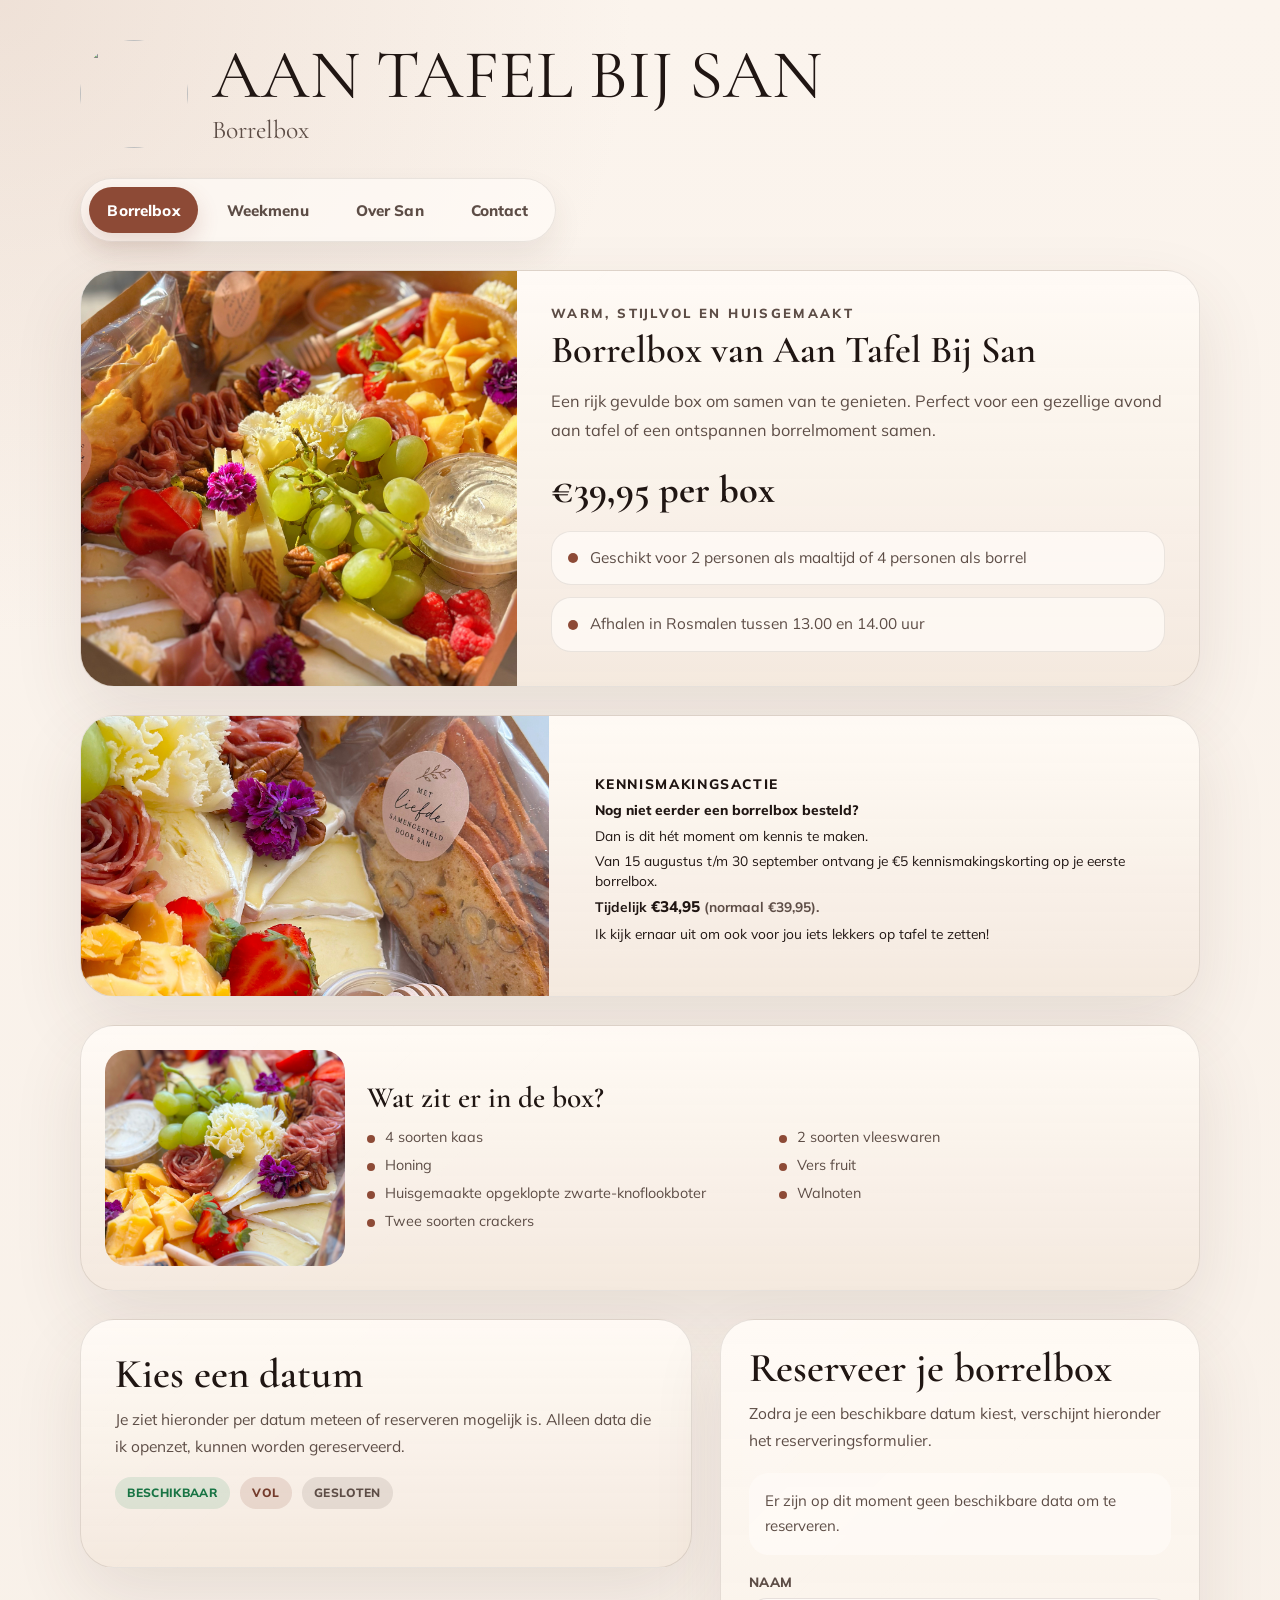
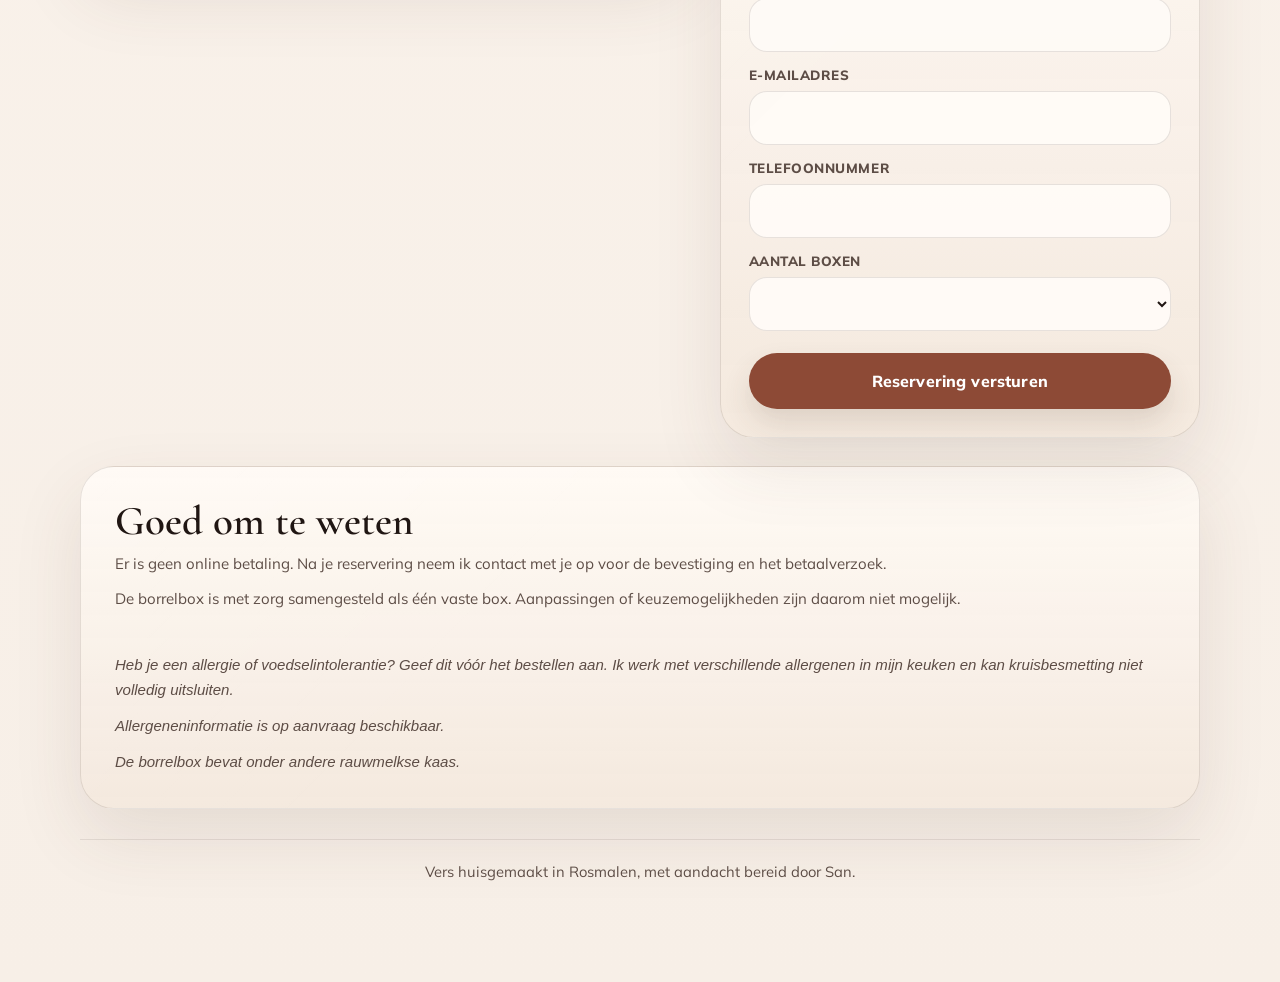
==== commit 3a4dd0e3: "Refresh borrelbox date script cache" ====
--- a/borrelbox.html
+++ b/borrelbox.html
@@ -856,6 +856,6 @@
       <p class="page-footer">Vers huisgemaakt in Rosmalen, met aandacht bereid door San.</p>
     </main>
 
-    <script src="borrelbox.js?v=20260825-closed-0829"></script>
+    <script src="borrelbox.js?v=20260906-oct-nov-dates"></script>
   </body>
 </html>
